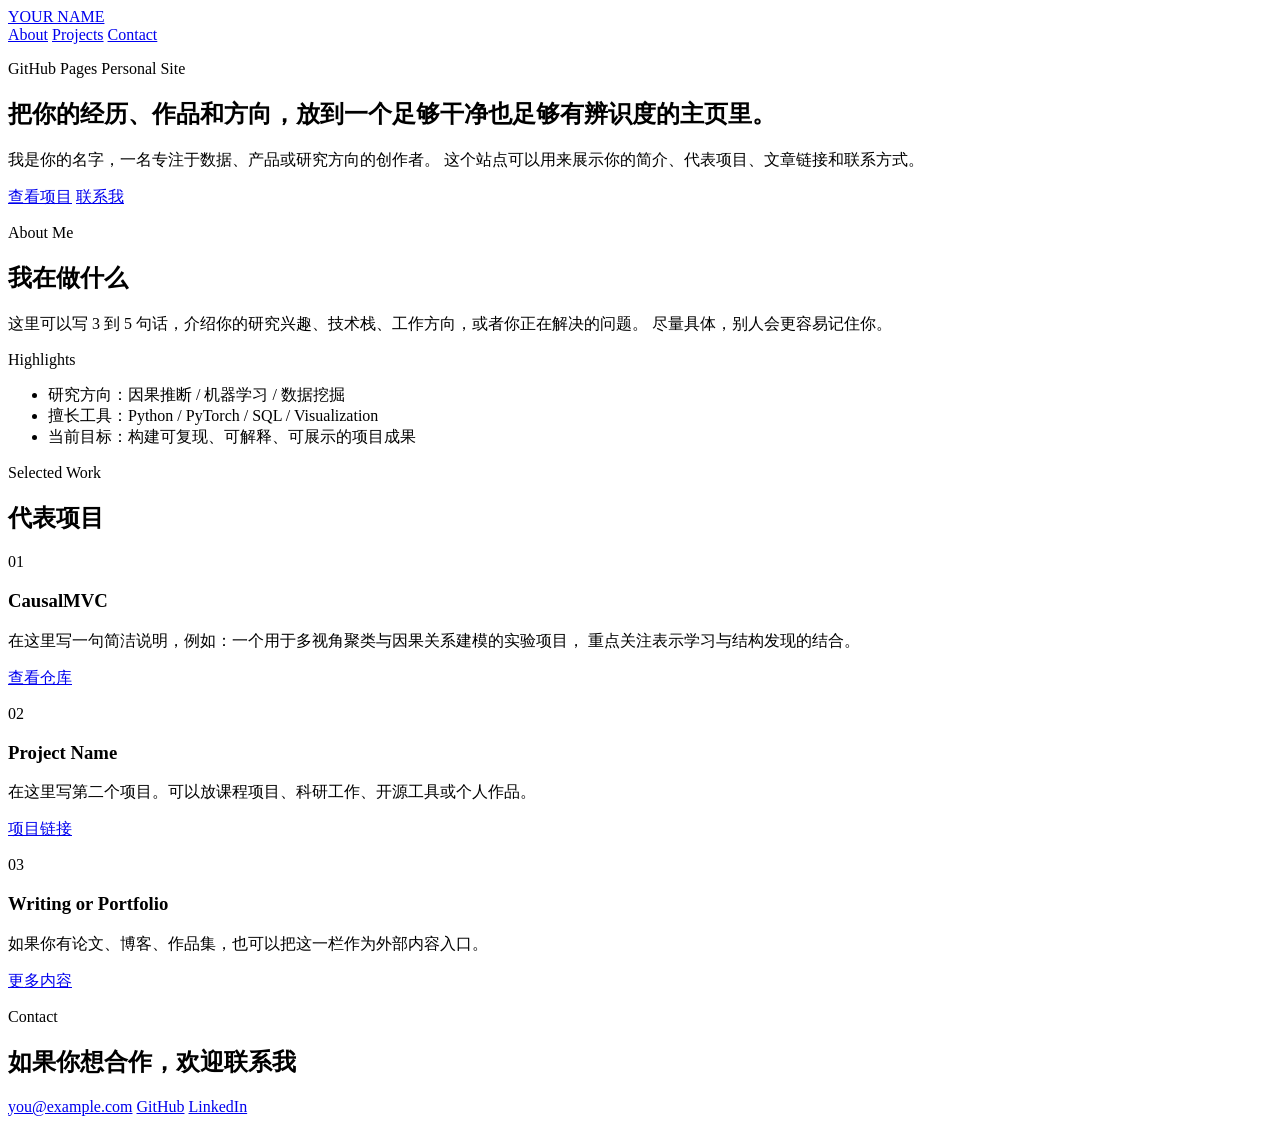
==== docs/index.html @ 6e23696b "Create index.html" ====
<!doctype html>
<html lang="zh-CN">
<head>
  <meta charset="UTF-8">
  <meta name="viewport" content="width=device-width, initial-scale=1.0">
  <title>你的名字 | Personal Site</title>
  <meta
    name="description"
    content="一个简洁有质感的 GitHub Pages 个人主页模板，用来展示个人简介、项目和联系方式。"
  >
  <link rel="preconnect" href="https://fonts.googleapis.com">
  <link rel="preconnect" href="https://fonts.gstatic.com" crossorigin>
  <link
    href="https://fonts.googleapis.com/css2?family=Cormorant+Garamond:wght@500;700&family=Manrope:wght@400;500;700;800&display=swap"
    rel="stylesheet"
  >
  <link rel="stylesheet" href="./styles.css">
</head>
<body>
  <div class="page-shell">
    <header class="site-header">
      <a class="brand" href="#top">YOUR NAME</a>
      <nav class="site-nav">
        <a href="#about">About</a>
        <a href="#projects">Projects</a>
        <a href="#contact">Contact</a>
      </nav>
    </header>

    <main id="top">
      <section class="hero">
        <p class="eyebrow">GitHub Pages Personal Site</p>
        <h1>把你的经历、作品和方向，放到一个足够干净也足够有辨识度的主页里。</h1>
        <p class="hero-copy">
          我是你的名字，一名专注于数据、产品或研究方向的创作者。
          这个站点可以用来展示你的简介、代表项目、文章链接和联系方式。
        </p>
        <div class="hero-actions">
          <a class="button button-primary" href="#projects">查看项目</a>
          <a class="button button-secondary" href="#contact">联系我</a>
        </div>
      </section>

      <section class="info-grid" id="about">
        <article class="card card-accent">
          <p class="section-tag">About Me</p>
          <h2>我在做什么</h2>
          <p>
            这里可以写 3 到 5 句话，介绍你的研究兴趣、技术栈、工作方向，或者你正在解决的问题。
            尽量具体，别人会更容易记住你。
          </p>
        </article>

        <article class="card">
          <p class="section-tag">Highlights</p>
          <ul class="highlights">
            <li>研究方向：因果推断 / 机器学习 / 数据挖掘</li>
            <li>擅长工具：Python / PyTorch / SQL / Visualization</li>
            <li>当前目标：构建可复现、可解释、可展示的项目成果</li>
          </ul>
        </article>
      </section>

      <section class="projects" id="projects">
        <div class="section-heading">
          <p class="section-tag">Selected Work</p>
          <h2>代表项目</h2>
        </div>

        <div class="project-list">
          <article class="project-card">
            <p class="project-index">01</p>
            <h3>CausalMVC</h3>
            <p>
              在这里写一句简洁说明，例如：一个用于多视角聚类与因果关系建模的实验项目，
              重点关注表示学习与结构发现的结合。
            </p>
            <a href="https://github.com/yourname/your-repo" target="_blank" rel="noreferrer">查看仓库</a>
          </article>

          <article class="project-card">
            <p class="project-index">02</p>
            <h3>Project Name</h3>
            <p>
              在这里写第二个项目。可以放课程项目、科研工作、开源工具或个人作品。
            </p>
            <a href="https://github.com/yourname" target="_blank" rel="noreferrer">项目链接</a>
          </article>

          <article class="project-card">
            <p class="project-index">03</p>
            <h3>Writing or Portfolio</h3>
            <p>
              如果你有论文、博客、作品集，也可以把这一栏作为外部内容入口。
            </p>
            <a href="#" target="_blank" rel="noreferrer">更多内容</a>
          </article>
        </div>
      </section>

      <section class="contact" id="contact">
        <div class="section-heading">
          <p class="section-tag">Contact</p>
          <h2>如果你想合作，欢迎联系我</h2>
        </div>
        <div class="contact-panel">
          <a href="mailto:you@example.com">you@example.com</a>
          <a href="https://github.com/yourname" target="_blank" rel="noreferrer">GitHub</a>
          <a href="https://www.linkedin.com/" target="_blank" rel="noreferrer">LinkedIn</a>
        </div>
      </section>
    </main>
  </div>
</body>
</html>
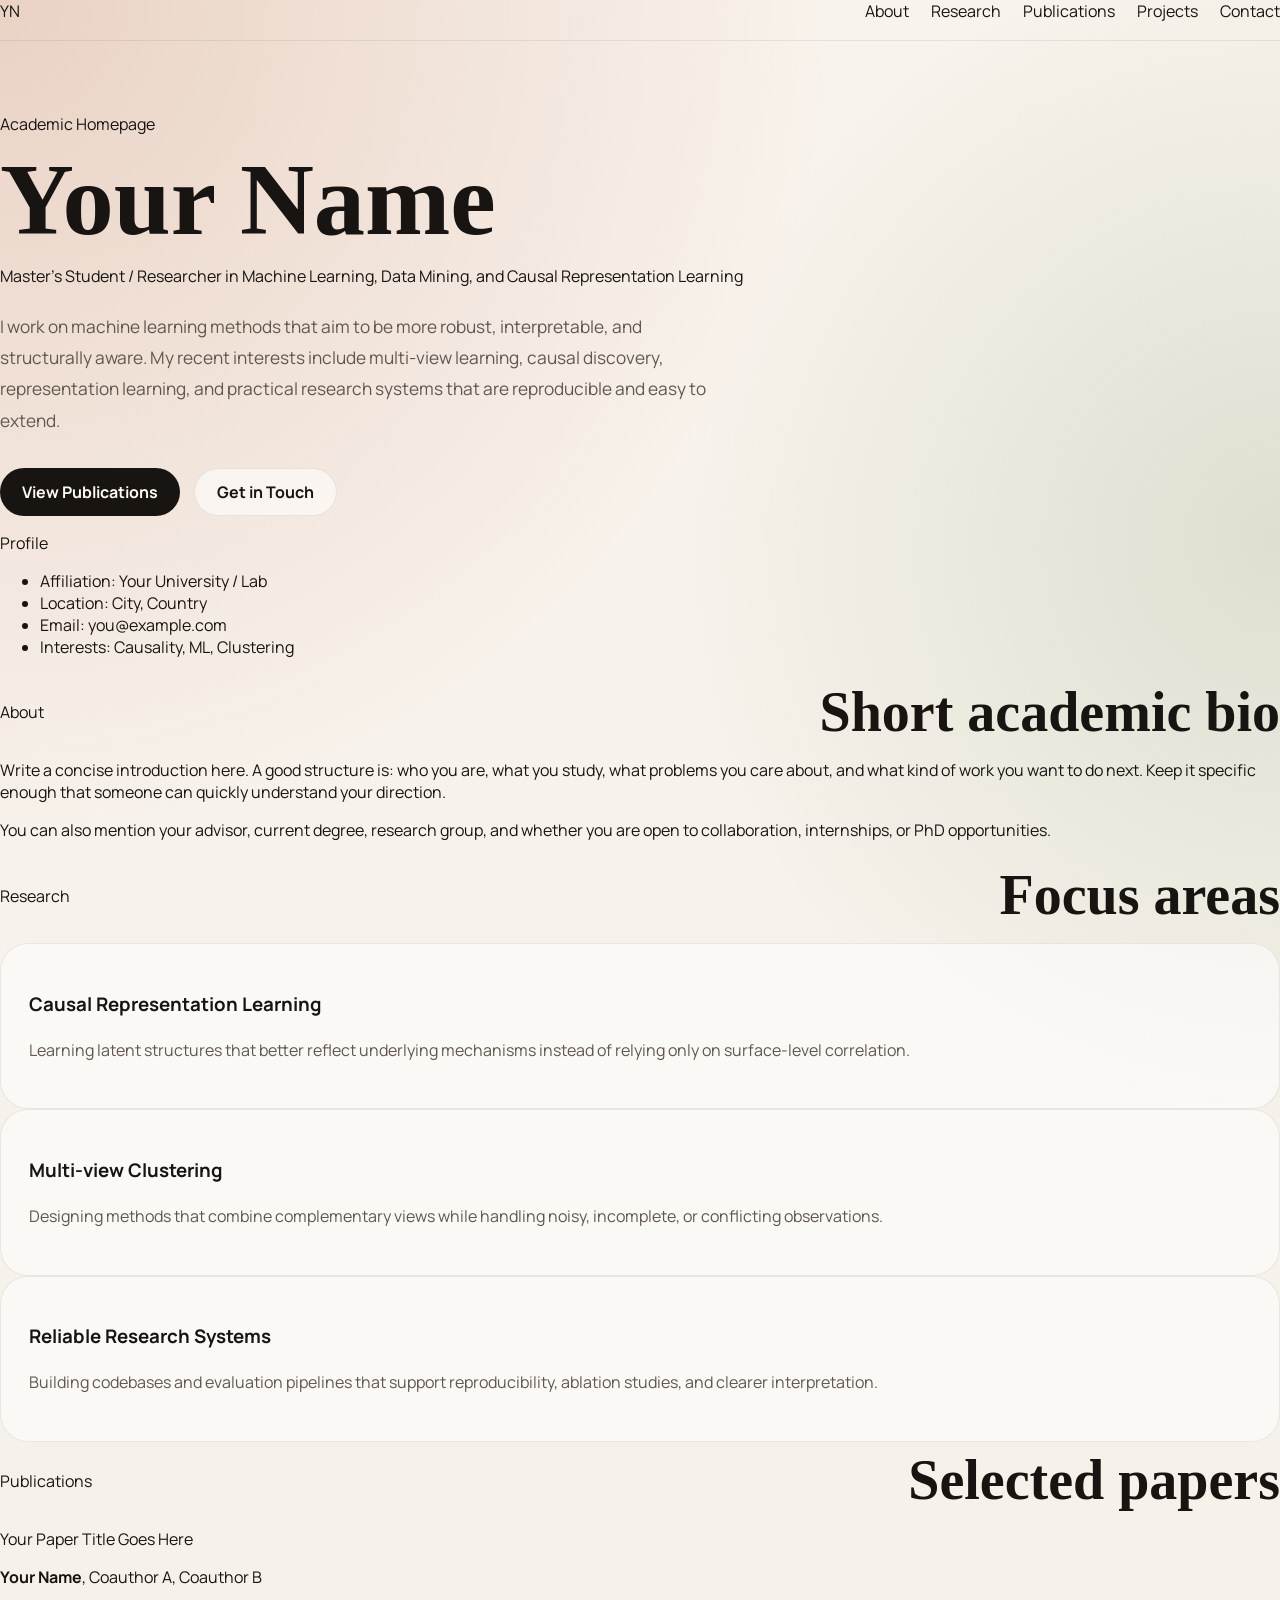
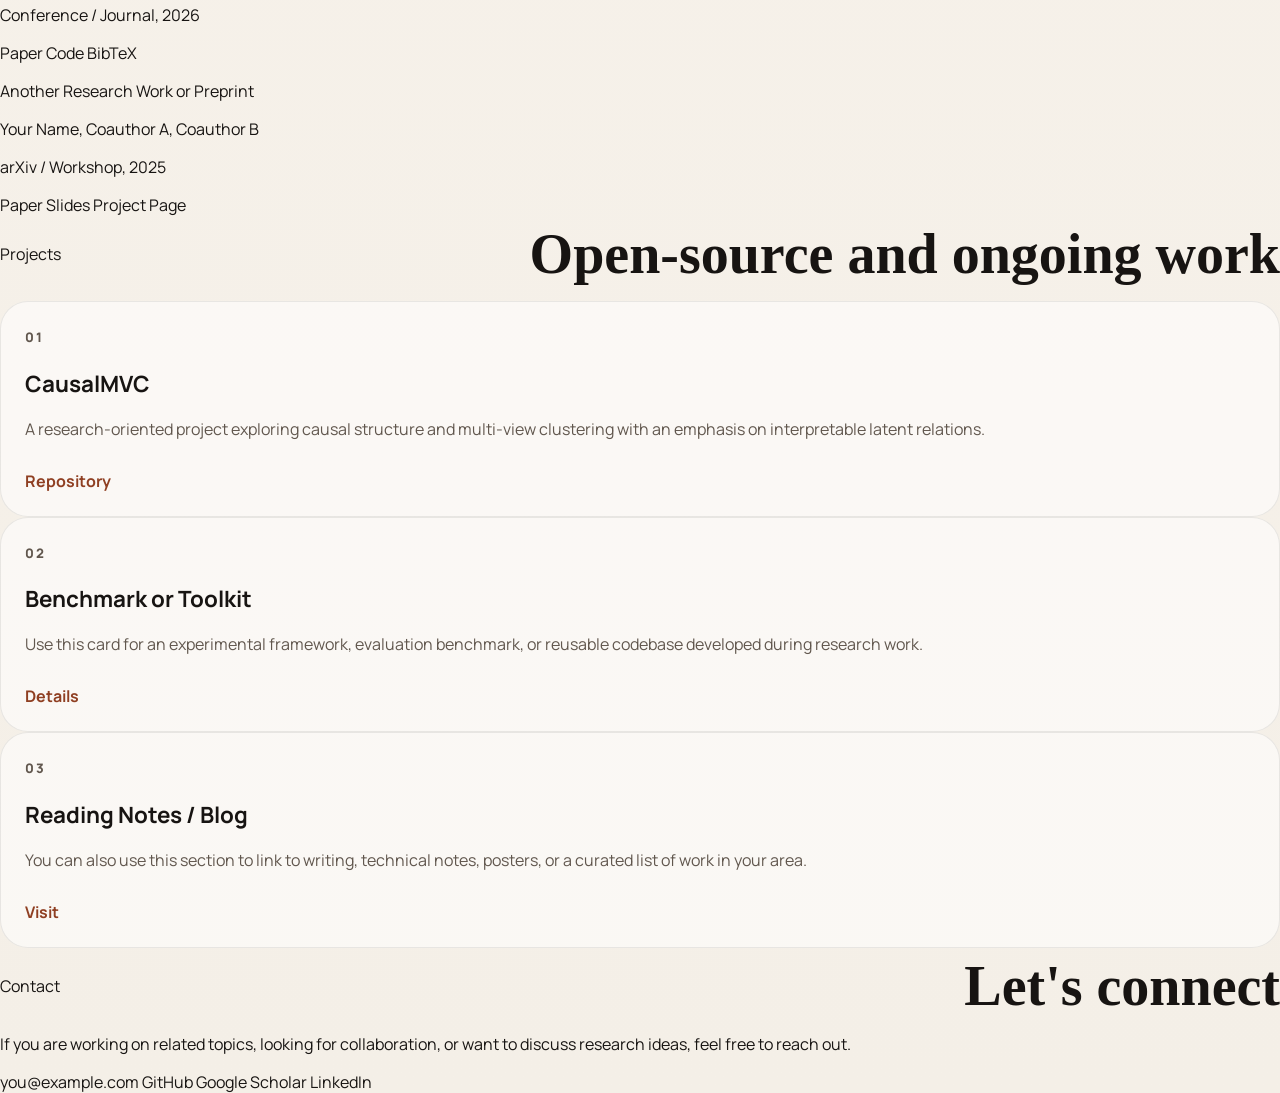
==== commit 64905a78: "Update index.html" ====
--- a/docs/index.html
+++ b/docs/index.html
@@ -3,25 +3,27 @@
 <head>
   <meta charset="UTF-8">
   <meta name="viewport" content="width=device-width, initial-scale=1.0">
-  <title>你的名字 | Personal Site</title>
+  <title>Your Name | Academic Homepage</title>
   <meta
     name="description"
-    content="一个简洁有质感的 GitHub Pages 个人主页模板，用来展示个人简介、项目和联系方式。"
+    content="A minimalist academic homepage template for GitHub Pages."
   >
   <link rel="preconnect" href="https://fonts.googleapis.com">
   <link rel="preconnect" href="https://fonts.gstatic.com" crossorigin>
   <link
-    href="https://fonts.googleapis.com/css2?family=Cormorant+Garamond:wght@500;700&family=Manrope:wght@400;500;700;800&display=swap"
+    href="https://fonts.googleapis.com/css2?family=Manrope:wght@400;500;700;800&family=Newsreader:opsz,wght@6..72,500;6..72,700&display=swap"
     rel="stylesheet"
   >
   <link rel="stylesheet" href="./styles.css">
 </head>
 <body>
-  <div class="page-shell">
+  <div class="site-wrap">
     <header class="site-header">
-      <a class="brand" href="#top">YOUR NAME</a>
+      <a class="site-mark" href="#top">YN</a>
       <nav class="site-nav">
         <a href="#about">About</a>
+        <a href="#research">Research</a>
+        <a href="#publications">Publications</a>
         <a href="#projects">Projects</a>
         <a href="#contact">Contact</a>
       </nav>
@@ -29,84 +31,176 @@
 
     <main id="top">
       <section class="hero">
-        <p class="eyebrow">GitHub Pages Personal Site</p>
-        <h1>把你的经历、作品和方向，放到一个足够干净也足够有辨识度的主页里。</h1>
-        <p class="hero-copy">
-          我是你的名字，一名专注于数据、产品或研究方向的创作者。
-          这个站点可以用来展示你的简介、代表项目、文章链接和联系方式。
-        </p>
-        <div class="hero-actions">
-          <a class="button button-primary" href="#projects">查看项目</a>
-          <a class="button button-secondary" href="#contact">联系我</a>
-        </div>
-      </section>
-
-      <section class="info-grid" id="about">
-        <article class="card card-accent">
-          <p class="section-tag">About Me</p>
-          <h2>我在做什么</h2>
+        <div class="hero-main">
+          <p class="hero-tag">Academic Homepage</p>
+          <h1>Your Name</h1>
+          <p class="hero-subtitle">
+            Master's Student / Researcher in Machine Learning, Data Mining, and Causal Representation Learning
+          </p>
+          <p class="hero-copy">
+            I work on machine learning methods that aim to be more robust, interpretable,
+            and structurally aware. My recent interests include multi-view learning,
+            causal discovery, representation learning, and practical research systems
+            that are reproducible and easy to extend.
+          </p>
+          <div class="hero-actions">
+            <a class="button button-primary" href="#publications">View Publications</a>
+            <a class="button button-secondary" href="#contact">Get in Touch</a>
+          </div>
+        </div>
+
+        <aside class="hero-panel">
+          <p class="panel-title">Profile</p>
+          <ul class="panel-list">
+            <li>Affiliation: Your University / Lab</li>
+            <li>Location: City, Country</li>
+            <li>Email: you@example.com</li>
+            <li>Interests: Causality, ML, Clustering</li>
+          </ul>
+        </aside>
+      </section>
+
+      <section class="section two-column" id="about">
+        <div class="section-heading">
+          <p class="section-label">About</p>
+          <h2>Short academic bio</h2>
+        </div>
+        <div class="section-body">
           <p>
-            这里可以写 3 到 5 句话，介绍你的研究兴趣、技术栈、工作方向，或者你正在解决的问题。
-            尽量具体，别人会更容易记住你。
-          </p>
-        </article>
-
-        <article class="card">
-          <p class="section-tag">Highlights</p>
-          <ul class="highlights">
-            <li>研究方向：因果推断 / 机器学习 / 数据挖掘</li>
-            <li>擅长工具：Python / PyTorch / SQL / Visualization</li>
-            <li>当前目标：构建可复现、可解释、可展示的项目成果</li>
-          </ul>
-        </article>
-      </section>
-
-      <section class="projects" id="projects">
-        <div class="section-heading">
-          <p class="section-tag">Selected Work</p>
-          <h2>代表项目</h2>
-        </div>
-
-        <div class="project-list">
+            Write a concise introduction here. A good structure is: who you are,
+            what you study, what problems you care about, and what kind of work
+            you want to do next. Keep it specific enough that someone can quickly
+            understand your direction.
+          </p>
+          <p>
+            You can also mention your advisor, current degree, research group,
+            and whether you are open to collaboration, internships, or PhD opportunities.
+          </p>
+        </div>
+      </section>
+
+      <section class="section" id="research">
+        <div class="section-heading">
+          <p class="section-label">Research</p>
+          <h2>Focus areas</h2>
+        </div>
+        <div class="cards">
+          <article class="card">
+            <h3>Causal Representation Learning</h3>
+            <p>
+              Learning latent structures that better reflect underlying mechanisms
+              instead of relying only on surface-level correlation.
+            </p>
+          </article>
+          <article class="card">
+            <h3>Multi-view Clustering</h3>
+            <p>
+              Designing methods that combine complementary views while handling
+              noisy, incomplete, or conflicting observations.
+            </p>
+          </article>
+          <article class="card">
+            <h3>Reliable Research Systems</h3>
+            <p>
+              Building codebases and evaluation pipelines that support reproducibility,
+              ablation studies, and clearer interpretation.
+            </p>
+          </article>
+        </div>
+      </section>
+
+      <section class="section" id="publications">
+        <div class="section-heading">
+          <p class="section-label">Publications</p>
+          <h2>Selected papers</h2>
+        </div>
+        <div class="list-block">
+          <article class="paper">
+            <p class="paper-title">
+              Your Paper Title Goes Here
+            </p>
+            <p class="paper-meta">
+              <strong>Your Name</strong>, Coauthor A, Coauthor B
+            </p>
+            <p class="paper-meta">Conference / Journal, 2026</p>
+            <div class="paper-links">
+              <a href="#">Paper</a>
+              <a href="#">Code</a>
+              <a href="#">BibTeX</a>
+            </div>
+          </article>
+
+          <article class="paper">
+            <p class="paper-title">
+              Another Research Work or Preprint
+            </p>
+            <p class="paper-meta">
+              Your Name, Coauthor A, Coauthor B
+            </p>
+            <p class="paper-meta">arXiv / Workshop, 2025</p>
+            <div class="paper-links">
+              <a href="#">Paper</a>
+              <a href="#">Slides</a>
+              <a href="#">Project Page</a>
+            </div>
+          </article>
+        </div>
+      </section>
+
+      <section class="section" id="projects">
+        <div class="section-heading">
+          <p class="section-label">Projects</p>
+          <h2>Open-source and ongoing work</h2>
+        </div>
+        <div class="project-grid">
           <article class="project-card">
             <p class="project-index">01</p>
             <h3>CausalMVC</h3>
             <p>
-              在这里写一句简洁说明，例如：一个用于多视角聚类与因果关系建模的实验项目，
-              重点关注表示学习与结构发现的结合。
-            </p>
-            <a href="https://github.com/yourname/your-repo" target="_blank" rel="noreferrer">查看仓库</a>
+              A research-oriented project exploring causal structure and multi-view
+              clustering with an emphasis on interpretable latent relations.
+            </p>
+            <a href="https://github.com/yourname/your-repo" target="_blank" rel="noreferrer">Repository</a>
           </article>
 
           <article class="project-card">
             <p class="project-index">02</p>
-            <h3>Project Name</h3>
-            <p>
-              在这里写第二个项目。可以放课程项目、科研工作、开源工具或个人作品。
-            </p>
-            <a href="https://github.com/yourname" target="_blank" rel="noreferrer">项目链接</a>
+            <h3>Benchmark or Toolkit</h3>
+            <p>
+              Use this card for an experimental framework, evaluation benchmark,
+              or reusable codebase developed during research work.
+            </p>
+            <a href="https://github.com/yourname" target="_blank" rel="noreferrer">Details</a>
           </article>
 
           <article class="project-card">
             <p class="project-index">03</p>
-            <h3>Writing or Portfolio</h3>
-            <p>
-              如果你有论文、博客、作品集，也可以把这一栏作为外部内容入口。
-            </p>
-            <a href="#" target="_blank" rel="noreferrer">更多内容</a>
-          </article>
-        </div>
-      </section>
-
-      <section class="contact" id="contact">
-        <div class="section-heading">
-          <p class="section-tag">Contact</p>
-          <h2>如果你想合作，欢迎联系我</h2>
-        </div>
-        <div class="contact-panel">
-          <a href="mailto:you@example.com">you@example.com</a>
-          <a href="https://github.com/yourname" target="_blank" rel="noreferrer">GitHub</a>
-          <a href="https://www.linkedin.com/" target="_blank" rel="noreferrer">LinkedIn</a>
+            <h3>Reading Notes / Blog</h3>
+            <p>
+              You can also use this section to link to writing, technical notes,
+              posters, or a curated list of work in your area.
+            </p>
+            <a href="#" target="_blank" rel="noreferrer">Visit</a>
+          </article>
+        </div>
+      </section>
+
+      <section class="section two-column" id="contact">
+        <div class="section-heading">
+          <p class="section-label">Contact</p>
+          <h2>Let's connect</h2>
+        </div>
+        <div class="section-body contact-block">
+          <p>
+            If you are working on related topics, looking for collaboration,
+            or want to discuss research ideas, feel free to reach out.
+          </p>
+          <div class="contact-links">
+            <a href="mailto:you@example.com">you@example.com</a>
+            <a href="https://github.com/yourname" target="_blank" rel="noreferrer">GitHub</a>
+            <a href="https://scholar.google.com/" target="_blank" rel="noreferrer">Google Scholar</a>
+            <a href="https://www.linkedin.com/" target="_blank" rel="noreferrer">LinkedIn</a>
+          </div>
         </div>
       </section>
     </main>
--- a/docs/styles.css
+++ b/docs/styles.css
@@ -0,0 +1,271 @@
+:root {
+  --bg: #f4efe7;
+  --paper: rgba(255, 252, 247, 0.75);
+  --ink: #171412;
+  --muted: #61574e;
+  --line: rgba(23, 20, 18, 0.08);
+  --accent: #b85c38;
+  --accent-deep: #8f3f22;
+  --shadow: 0 24px 60px rgba(63, 39, 22, 0.12);
+  --radius-lg: 28px;
+  --radius-md: 20px;
+}
+
+* {
+  box-sizing: border-box;
+}
+
+html {
+  scroll-behavior: smooth;
+}
+
+body {
+  margin: 0;
+  min-height: 100vh;
+  font-family: "Manrope", sans-serif;
+  color: var(--ink);
+  background:
+    radial-gradient(circle at top left, rgba(184, 92, 56, 0.22), transparent 28%),
+    radial-gradient(circle at right 20%, rgba(112, 132, 86, 0.18), transparent 24%),
+    linear-gradient(180deg, #f8f3ec 0%, var(--bg) 100%);
+}
+
+a {
+  color: inherit;
+  text-decoration: none;
+}
+
+.page-shell {
+  width: min(1120px, calc(100% - 32px));
+  margin: 24px auto;
+  padding: 28px;
+  border: 1px solid var(--line);
+  border-radius: 36px;
+  background: var(--paper);
+  backdrop-filter: blur(18px);
+  box-shadow: var(--shadow);
+}
+
+.site-header,
+.site-nav,
+.hero-actions,
+.contact-panel {
+  display: flex;
+  align-items: center;
+}
+
+.site-header {
+  justify-content: space-between;
+  gap: 16px;
+  padding-bottom: 18px;
+  border-bottom: 1px solid var(--line);
+}
+
+.brand {
+  font-size: 0.95rem;
+  font-weight: 800;
+  letter-spacing: 0.22em;
+}
+
+.site-nav {
+  gap: 22px;
+  flex-wrap: wrap;
+}
+
+.site-nav a,
+.contact-panel a,
+.project-card a {
+  transition: color 180ms ease, transform 180ms ease;
+}
+
+.site-nav a:hover,
+.contact-panel a:hover,
+.project-card a:hover {
+  color: var(--accent-deep);
+  transform: translateY(-1px);
+}
+
+.hero,
+.projects,
+.contact {
+  padding-top: 56px;
+}
+
+.eyebrow,
+.section-tag,
+.project-index {
+  margin: 0;
+  font-size: 0.82rem;
+  font-weight: 800;
+  letter-spacing: 0.14em;
+  text-transform: uppercase;
+  color: var(--accent-deep);
+}
+
+.hero h1,
+.section-heading h2,
+.card h2 {
+  margin: 12px 0 0;
+  font-family: "Cormorant Garamond", serif;
+  line-height: 0.96;
+}
+
+.hero h1 {
+  max-width: 900px;
+  font-size: clamp(3.3rem, 8vw, 6.8rem);
+}
+
+.hero-copy {
+  max-width: 720px;
+  margin: 24px 0 0;
+  font-size: 1.08rem;
+  line-height: 1.8;
+  color: var(--muted);
+}
+
+.hero-actions {
+  gap: 14px;
+  margin-top: 32px;
+  flex-wrap: wrap;
+}
+
+.button {
+  display: inline-flex;
+  align-items: center;
+  justify-content: center;
+  min-height: 48px;
+  padding: 0 22px;
+  border-radius: 999px;
+  font-weight: 700;
+}
+
+.button-primary {
+  background: var(--ink);
+  color: #fffaf4;
+}
+
+.button-secondary {
+  border: 1px solid var(--line);
+  background: rgba(255, 255, 255, 0.55);
+}
+
+.info-grid {
+  display: grid;
+  grid-template-columns: repeat(2, minmax(0, 1fr));
+  gap: 20px;
+  padding-top: 56px;
+}
+
+.card,
+.project-card,
+.contact-panel {
+  border: 1px solid var(--line);
+  border-radius: var(--radius-lg);
+  background: rgba(255, 255, 255, 0.55);
+}
+
+.card {
+  padding: 28px;
+}
+
+.card-accent {
+  background:
+    linear-gradient(135deg, rgba(184, 92, 56, 0.14), rgba(255, 255, 255, 0.7)),
+    rgba(255, 255, 255, 0.55);
+}
+
+.card h2,
+.section-heading h2 {
+  font-size: clamp(2rem, 5vw, 3.5rem);
+}
+
+.card p,
+.project-card p,
+.highlights,
+.contact-panel a {
+  color: var(--muted);
+  line-height: 1.8;
+}
+
+.highlights {
+  margin: 18px 0 0;
+  padding-left: 20px;
+}
+
+.section-heading {
+  display: flex;
+  align-items: end;
+  justify-content: space-between;
+  gap: 16px;
+  margin-bottom: 20px;
+}
+
+.project-list {
+  display: grid;
+  grid-template-columns: repeat(3, minmax(0, 1fr));
+  gap: 18px;
+}
+
+.project-card {
+  padding: 24px;
+}
+
+.project-card h3 {
+  margin: 18px 0 12px;
+  font-size: 1.4rem;
+}
+
+.project-card a {
+  display: inline-block;
+  margin-top: 10px;
+  color: var(--accent-deep);
+  font-weight: 700;
+}
+
+.contact-panel {
+  justify-content: space-between;
+  gap: 18px;
+  padding: 24px 28px;
+  flex-wrap: wrap;
+}
+
+@media (max-width: 900px) {
+  .info-grid,
+  .project-list {
+    grid-template-columns: 1fr;
+  }
+
+  .section-heading {
+    align-items: start;
+    flex-direction: column;
+  }
+}
+
+@media (max-width: 640px) {
+  .page-shell {
+    width: min(100% - 16px, 1120px);
+    margin: 8px auto;
+    padding: 18px;
+    border-radius: 24px;
+  }
+
+  .site-header {
+    align-items: start;
+    flex-direction: column;
+  }
+
+  .site-nav {
+    gap: 14px;
+  }
+
+  .hero,
+  .projects,
+  .contact,
+  .info-grid {
+    padding-top: 36px;
+  }
+
+  .contact-panel {
+    padding: 20px;
+  }
+}
